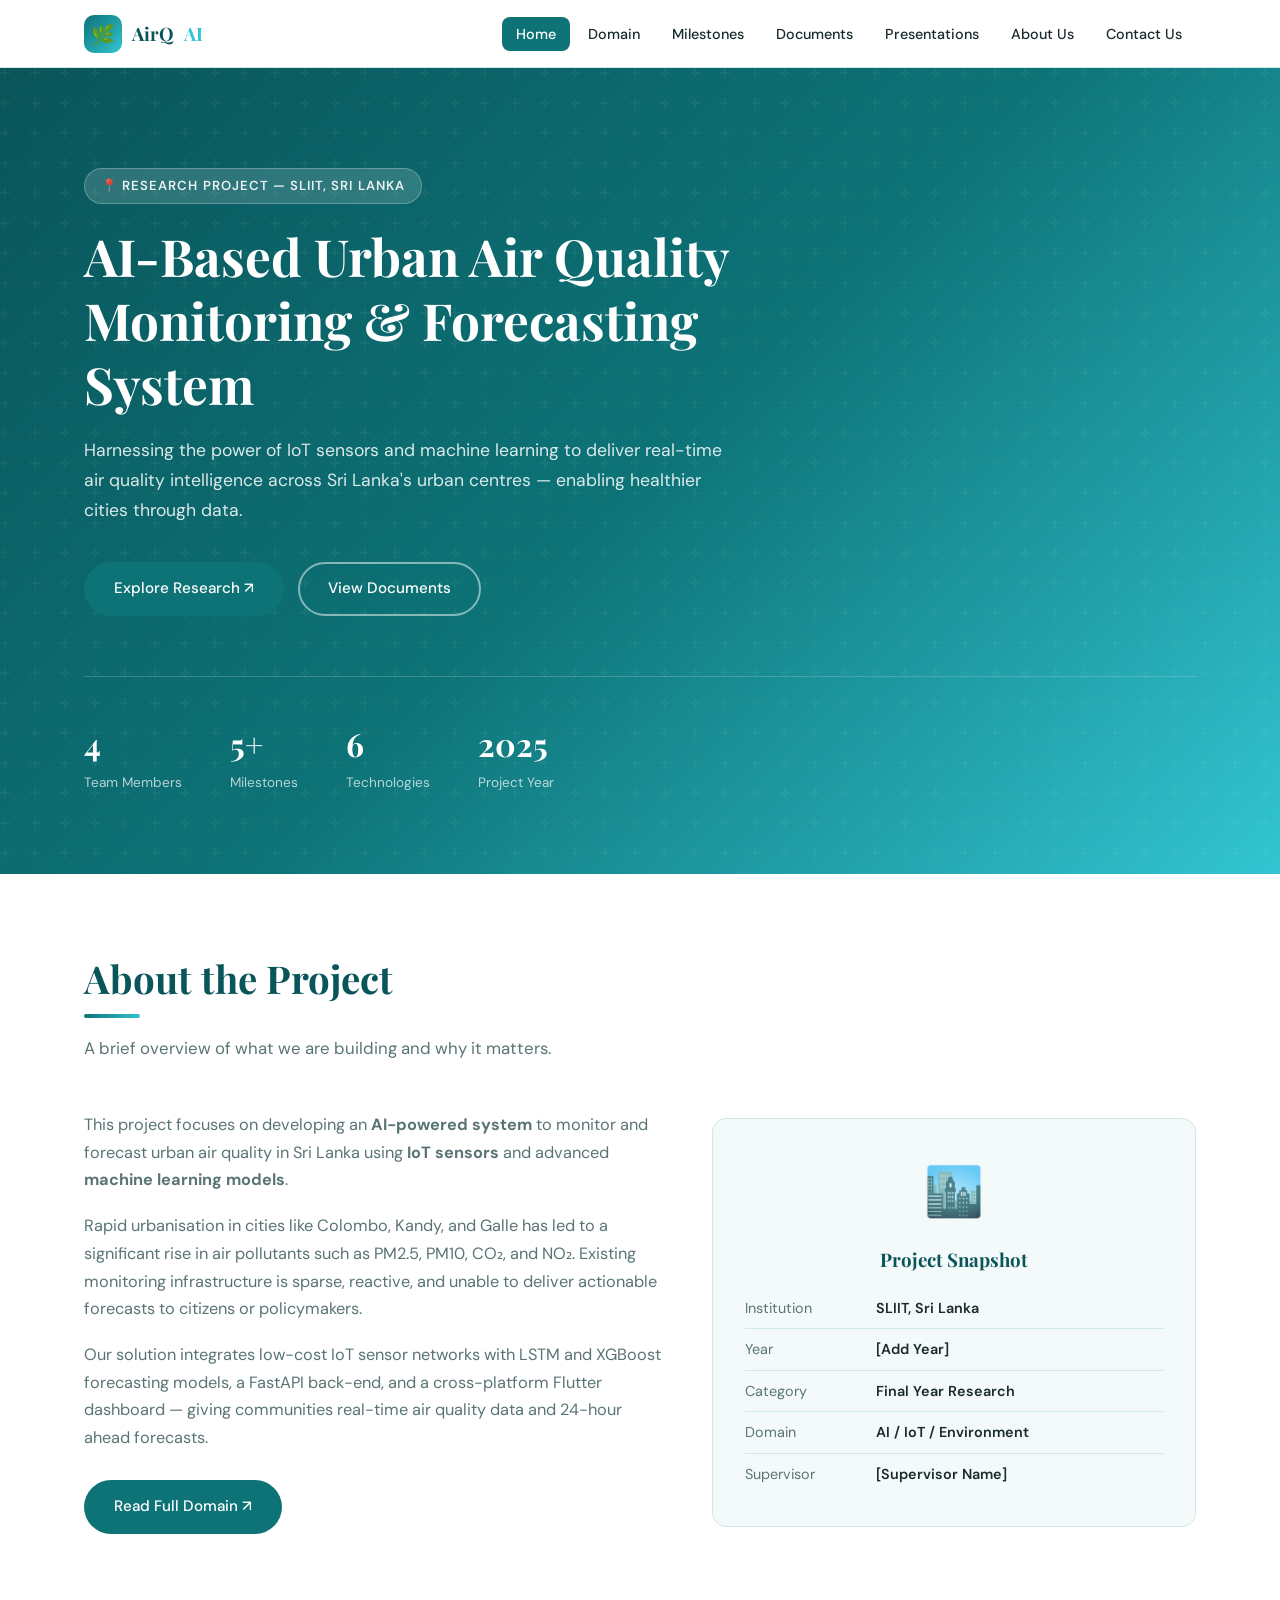
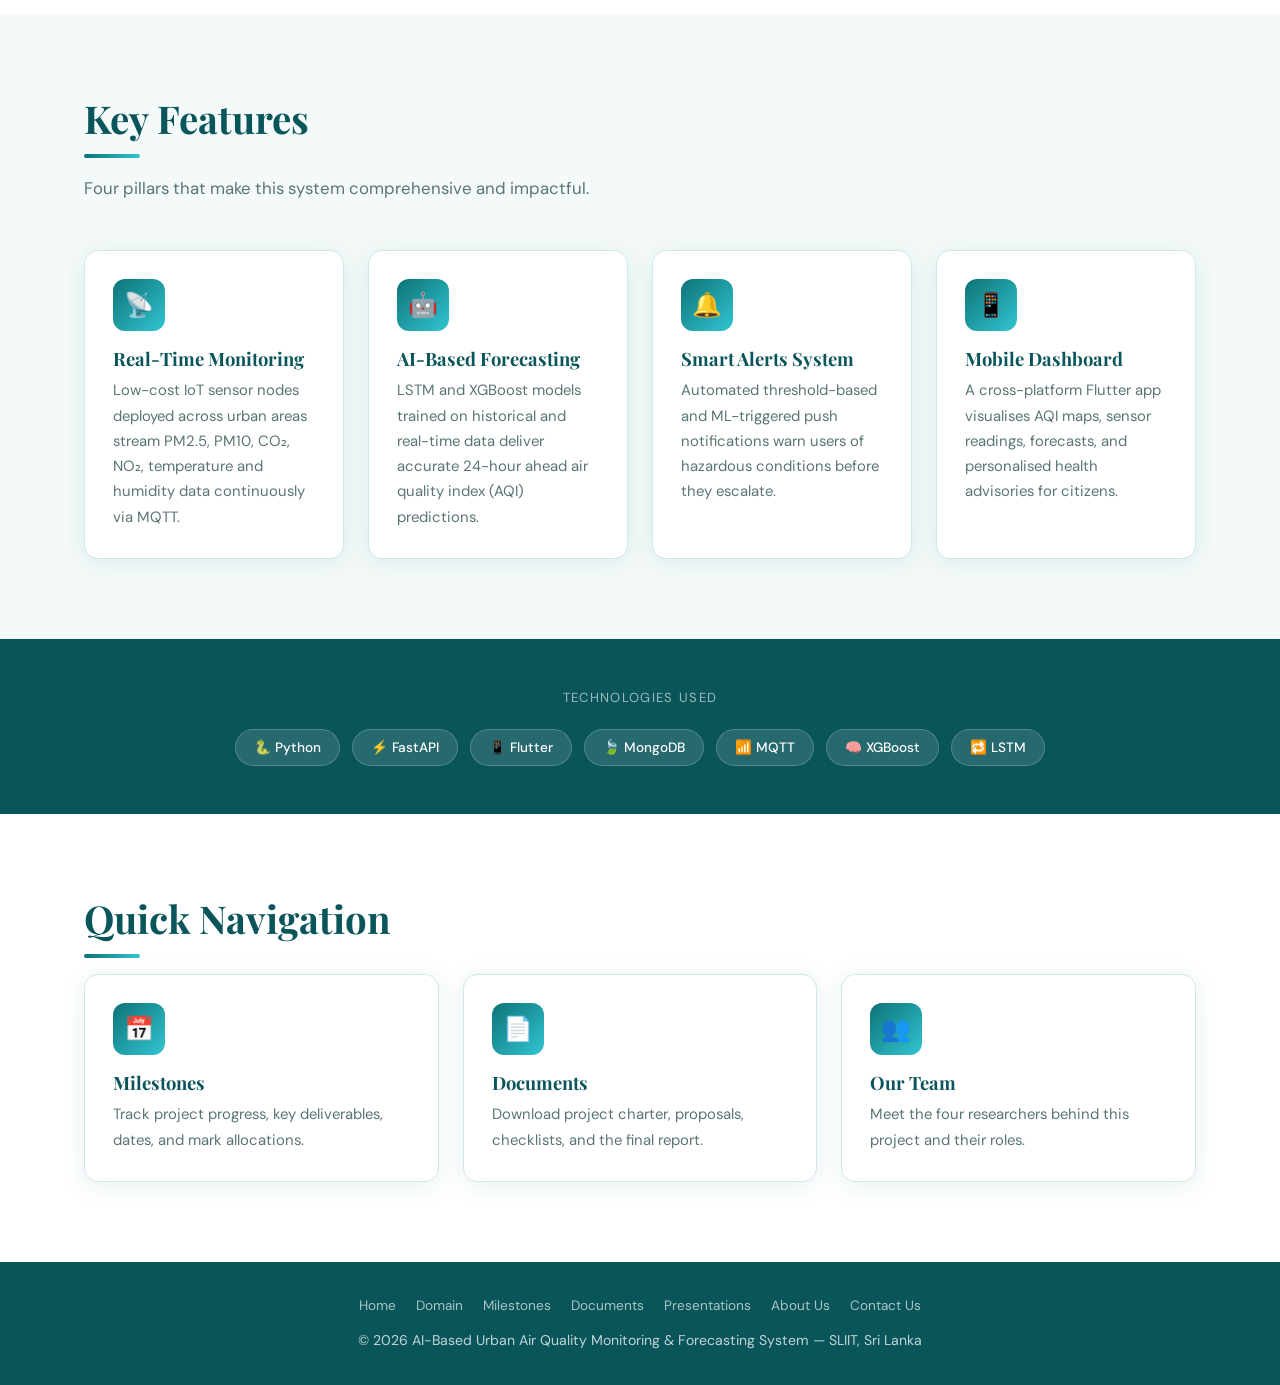
==== index.html @ fd795545 "Files uploaded" ====
<!DOCTYPE html>
<html lang="en">
<head>
  <meta charset="UTF-8" />
  <meta name="viewport" content="width=device-width, initial-scale=1.0" />
  <meta name="description" content="AI-Based Urban Air Quality Monitoring and Forecasting System in Sri Lanka — Research Project Website" />
  <meta name="keywords" content="air quality, AI, IoT, Sri Lanka, machine learning, forecasting, research" />
  <meta name="author" content="Research Team — SLIIT" />
  <meta property="og:title" content="AirQ AI — Urban Air Quality Research" />
  <meta property="og:description" content="AI-powered air quality monitoring and forecasting for Sri Lanka." />
  <title>AirQ AI | Home</title>
  <link rel="stylesheet" href="styles.css" />
  <!-- Favicon SVG inline -->
  <link rel="icon" href="data:image/svg+xml,<svg xmlns='http://www.w3.org/2000/svg' viewBox='0 0 32 32'><rect width='32' height='32' rx='8' fill='%230d7377'/><text y='22' x='6' font-size='18'>🌿</text></svg>" />
</head>
<body>

  <!-- ===== NAVIGATION ===== -->
  <nav class="navbar">
    <div class="container nav-inner">
      <a href="index.html" class="nav-brand">
        <div class="brand-icon">🌿</div>
        AirQ<span>AI</span>
      </a>
      <ul class="nav-links">
        <li><a href="index.html" class="active">Home</a></li>
        <li><a href="domain.html">Domain</a></li>
        <li><a href="milestones.html">Milestones</a></li>
        <li><a href="documents.html">Documents</a></li>
        <li><a href="presentations.html">Presentations</a></li>
        <li><a href="about.html">About Us</a></li>
        <li><a href="contact.html">Contact Us</a></li>
      </ul>
    </div>
  </nav>

  <!-- ===== HERO ===== -->
  <section class="hero">
    <div class="container">
      <div class="hero-content">
        <div class="hero-badge">📍 Research Project — SLIIT, Sri Lanka</div>
        <h1>AI-Based Urban Air Quality Monitoring &amp; Forecasting System</h1>
        <p>
          Harnessing the power of IoT sensors and machine learning to deliver real-time air quality
          intelligence across Sri Lanka's urban centres — enabling healthier cities through data.
        </p>
        <div class="hero-cta">
          <a href="domain.html" class="btn btn-primary">Explore Research ↗</a>
          <a href="documents.html" class="btn btn-outline" style="color:white; border-color:rgba(255,255,255,0.5)">View Documents</a>
        </div>
      </div>
      <div class="hero-stats">
        <div class="stat-item">
          <div class="stat-num">4</div>
          <div class="stat-label">Team Members</div>
        </div>
        <div class="stat-item">
          <div class="stat-num">5+</div>
          <div class="stat-label">Milestones</div>
        </div>
        <div class="stat-item">
          <div class="stat-num">6</div>
          <div class="stat-label">Technologies</div>
        </div>
        <div class="stat-item">
          <div class="stat-num">2025</div>
          <div class="stat-label">Project Year</div>
        </div>
      </div>
    </div>
  </section>

  <!-- ===== ABOUT THE PROJECT ===== -->
  <section class="section" style="background:var(--white)">
    <div class="container">
      <h2 class="section-title">About the Project</h2>
      <div class="divider"></div>
      <p class="section-sub">A brief overview of what we are building and why it matters.</p>
      <div style="display:grid; grid-template-columns:1.2fr 1fr; gap:48px; align-items:center;">
        <div>
          <p style="color:var(--text-muted); font-size:1.02rem; margin-bottom:18px;">
            This project focuses on developing an <strong>AI-powered system</strong> to monitor and forecast
            urban air quality in Sri Lanka using <strong>IoT sensors</strong> and advanced <strong>machine
            learning models</strong>.
          </p>
          <p style="color:var(--text-muted); font-size:1.02rem; margin-bottom:18px;">
            Rapid urbanisation in cities like Colombo, Kandy, and Galle has led to a significant rise in
            air pollutants such as PM2.5, PM10, CO₂, and NO₂. Existing monitoring infrastructure is
            sparse, reactive, and unable to deliver actionable forecasts to citizens or policymakers.
          </p>
          <p style="color:var(--text-muted); font-size:1.02rem; margin-bottom:28px;">
            Our solution integrates low-cost IoT sensor networks with LSTM and XGBoost forecasting
            models, a FastAPI back-end, and a cross-platform Flutter dashboard — giving communities
            real-time air quality data and 24-hour ahead forecasts.
          </p>
          <a href="domain.html" class="btn btn-primary">Read Full Domain ↗</a>
        </div>
        <div style="background:var(--off-white); border-radius:var(--radius); padding:32px; border:1px solid var(--border);">
          <div style="font-size:3rem; text-align:center; margin-bottom:16px;">🏙️</div>
          <h3 style="text-align:center; margin-bottom:16px;">Project Snapshot</h3>
          <table style="width:100%; font-size:0.9rem; border-collapse:collapse;">
            <tr style="border-bottom:1px solid var(--border);">
              <td style="padding:8px 0; color:var(--text-muted);">Institution</td>
              <td style="padding:8px 0; font-weight:600;">SLIIT, Sri Lanka</td>
            </tr>
            <tr style="border-bottom:1px solid var(--border);">
              <td style="padding:8px 0; color:var(--text-muted);">Year</td>
              <td style="padding:8px 0; font-weight:600;">[Add Year]</td>
            </tr>
            <tr style="border-bottom:1px solid var(--border);">
              <td style="padding:8px 0; color:var(--text-muted);">Category</td>
              <td style="padding:8px 0; font-weight:600;">Final Year Research</td>
            </tr>
            <tr style="border-bottom:1px solid var(--border);">
              <td style="padding:8px 0; color:var(--text-muted);">Domain</td>
              <td style="padding:8px 0; font-weight:600;">AI / IoT / Environment</td>
            </tr>
            <tr>
              <td style="padding:8px 0; color:var(--text-muted);">Supervisor</td>
              <td style="padding:8px 0; font-weight:600;">[Supervisor Name]</td>
            </tr>
          </table>
        </div>
      </div>
    </div>
  </section>

  <!-- ===== KEY FEATURES ===== -->
  <section class="section" style="background:var(--off-white)">
    <div class="container">
      <h2 class="section-title">Key Features</h2>
      <div class="divider"></div>
      <p class="section-sub">Four pillars that make this system comprehensive and impactful.</p>
      <div class="feature-grid">
        <div class="card">
          <div class="card-icon">📡</div>
          <h3>Real-Time Monitoring</h3>
          <p>Low-cost IoT sensor nodes deployed across urban areas stream PM2.5, PM10, CO₂, NO₂, temperature and humidity data continuously via MQTT.</p>
        </div>
        <div class="card">
          <div class="card-icon">🤖</div>
          <h3>AI-Based Forecasting</h3>
          <p>LSTM and XGBoost models trained on historical and real-time data deliver accurate 24-hour ahead air quality index (AQI) predictions.</p>
        </div>
        <div class="card">
          <div class="card-icon">🔔</div>
          <h3>Smart Alerts System</h3>
          <p>Automated threshold-based and ML-triggered push notifications warn users of hazardous conditions before they escalate.</p>
        </div>
        <div class="card">
          <div class="card-icon">📱</div>
          <h3>Mobile Dashboard</h3>
          <p>A cross-platform Flutter app visualises AQI maps, sensor readings, forecasts, and personalised health advisories for citizens.</p>
        </div>
      </div>
    </div>
  </section>

  <!-- ===== TECHNOLOGY STRIP ===== -->
  <section class="section-sm" style="background:var(--teal-dark);">
    <div class="container" style="text-align:center;">
      <p style="color:rgba(255,255,255,0.6); font-size:0.82rem; letter-spacing:0.1em; text-transform:uppercase; margin-bottom:20px;">Technologies Used</p>
      <div style="display:flex; flex-wrap:wrap; gap:12px; justify-content:center;">
        <span class="tech-pill" style="background:rgba(255,255,255,0.12); color:white; border:1px solid rgba(255,255,255,0.2);">🐍 Python</span>
        <span class="tech-pill" style="background:rgba(255,255,255,0.12); color:white; border:1px solid rgba(255,255,255,0.2);">⚡ FastAPI</span>
        <span class="tech-pill" style="background:rgba(255,255,255,0.12); color:white; border:1px solid rgba(255,255,255,0.2);">📱 Flutter</span>
        <span class="tech-pill" style="background:rgba(255,255,255,0.12); color:white; border:1px solid rgba(255,255,255,0.2);">🍃 MongoDB</span>
        <span class="tech-pill" style="background:rgba(255,255,255,0.12); color:white; border:1px solid rgba(255,255,255,0.2);">📶 MQTT</span>
        <span class="tech-pill" style="background:rgba(255,255,255,0.12); color:white; border:1px solid rgba(255,255,255,0.2);">🧠 XGBoost</span>
        <span class="tech-pill" style="background:rgba(255,255,255,0.12); color:white; border:1px solid rgba(255,255,255,0.2);">🔁 LSTM</span>
      </div>
    </div>
  </section>

  <!-- ===== QUICK LINKS ===== -->
  <section class="section" style="background:var(--white);">
    <div class="container">
      <h2 class="section-title">Quick Navigation</h2>
      <div class="divider"></div>
      <div class="grid-3">
        <a href="milestones.html" class="card" style="text-decoration:none;">
          <div class="card-icon">📅</div>
          <h3>Milestones</h3>
          <p>Track project progress, key deliverables, dates, and mark allocations.</p>
        </a>
        <a href="documents.html" class="card" style="text-decoration:none;">
          <div class="card-icon">📄</div>
          <h3>Documents</h3>
          <p>Download project charter, proposals, checklists, and the final report.</p>
        </a>
        <a href="about.html" class="card" style="text-decoration:none;">
          <div class="card-icon">👥</div>
          <h3>Our Team</h3>
          <p>Meet the four researchers behind this project and their roles.</p>
        </a>
      </div>
    </div>
  </section>

  <!-- ===== FOOTER ===== -->
  <footer class="footer">
    <div class="footer-links">
      <a href="index.html">Home</a>
      <a href="domain.html">Domain</a>
      <a href="milestones.html">Milestones</a>
      <a href="documents.html">Documents</a>
      <a href="presentations.html">Presentations</a>
      <a href="about.html">About Us</a>
      <a href="contact.html">Contact Us</a>
    </div>
    <p>© <span id="yr"></span> AI-Based Urban Air Quality Monitoring &amp; Forecasting System — SLIIT, Sri Lanka</p>
    <script>document.getElementById('yr').textContent=new Date().getFullYear()</script>
  </footer>

</body>
</html>
---- styles.css ----
/* ============================================================
   AI-Based Urban Air Quality Monitoring — Shared Stylesheet
   Color palette: deep teal + sky blue + clean white
   ============================================================ */

/* ---------- Google Fonts ---------- */
@import url('https://fonts.googleapis.com/css2?family=Playfair+Display:wght@600;700&family=DM+Sans:wght@300;400;500;600&display=swap');

/* ---------- CSS Variables ---------- */
:root {
  --teal:       #0d7377;
  --teal-dark:  #09555a;
  --teal-light: #14a8ad;
  --sky:        #32c5d2;
  --accent:     #f0a500;
  --white:      #ffffff;
  --off-white:  #f4f9f9;
  --text:       #1a2b2c;
  --text-muted: #5a7475;
  --border:     #d0e8ea;
  --card-bg:    #ffffff;
  --shadow:     0 4px 24px rgba(13,115,119,0.10);
  --shadow-lg:  0 8px 40px rgba(13,115,119,0.16);
  --radius:     14px;
  --radius-sm:  8px;
  --nav-h:      68px;
  --transition: 0.3s ease;
}

/* ---------- Reset & Base ---------- */
*, *::before, *::after { box-sizing: border-box; margin: 0; padding: 0; }

html { scroll-behavior: smooth; font-size: 16px; }

body {
  font-family: 'DM Sans', sans-serif;
  color: var(--text);
  background: var(--off-white);
  line-height: 1.7;
}

h1, h2, h3, h4 {
  font-family: 'Playfair Display', serif;
  line-height: 1.25;
  color: var(--teal-dark);
}

a { color: var(--teal); text-decoration: none; transition: color var(--transition); }
a:hover { color: var(--teal-light); }

img { max-width: 100%; display: block; }

ul { list-style: none; }

/* ---------- Utility ---------- */
.container { max-width: 1160px; margin: 0 auto; padding: 0 24px; }
.section    { padding: 80px 0; }
.section-sm { padding: 48px 0; }

.section-title {
  font-size: clamp(1.75rem, 3vw, 2.4rem);
  margin-bottom: 12px;
  color: var(--teal-dark);
}
.section-sub {
  color: var(--text-muted);
  font-size: 1.05rem;
  max-width: 600px;
  margin-bottom: 48px;
}
.divider {
  width: 56px; height: 4px;
  background: linear-gradient(90deg, var(--teal), var(--sky));
  border-radius: 2px;
  margin: 12px 0 16px;
}

/* ---------- Buttons ---------- */
.btn {
  display: inline-flex; align-items: center; gap: 8px;
  padding: 12px 28px;
  border-radius: 50px;
  font-family: 'DM Sans', sans-serif;
  font-size: 0.95rem;
  font-weight: 500;
  cursor: pointer;
  transition: all var(--transition);
  border: 2px solid transparent;
}
.btn-primary {
  background: var(--teal);
  color: var(--white);
}
.btn-primary:hover {
  background: var(--teal-dark);
  color: var(--white);
  transform: translateY(-2px);
  box-shadow: 0 6px 20px rgba(13,115,119,0.30);
}
.btn-outline {
  background: transparent;
  color: var(--teal);
  border-color: var(--teal);
}
.btn-outline:hover {
  background: var(--teal);
  color: var(--white);
  transform: translateY(-2px);
}
.btn-accent {
  background: var(--accent);
  color: var(--white);
}
.btn-accent:hover {
  background: #d4900a;
  color: var(--white);
  transform: translateY(-2px);
}

/* ---------- Navigation ---------- */
.navbar {
  position: sticky;
  top: 0;
  z-index: 1000;
  background: rgba(255,255,255,0.96);
  backdrop-filter: blur(12px);
  border-bottom: 1px solid var(--border);
  height: var(--nav-h);
}
.nav-inner {
  display: flex;
  align-items: center;
  justify-content: space-between;
  height: 100%;
}
.nav-brand {
  display: flex; align-items: center; gap: 10px;
  font-family: 'Playfair Display', serif;
  font-size: 1.15rem;
  font-weight: 700;
  color: var(--teal-dark);
}
.nav-brand span { color: var(--sky); }
.brand-icon {
  width: 38px; height: 38px;
  background: linear-gradient(135deg, var(--teal), var(--sky));
  border-radius: 10px;
  display: flex; align-items: center; justify-content: center;
  color: white;
  font-size: 1.2rem;
}
.nav-links {
  display: flex; align-items: center; gap: 4px;
}
.nav-links a {
  padding: 8px 14px;
  border-radius: 8px;
  font-size: 0.9rem;
  font-weight: 500;
  color: var(--text);
  transition: all var(--transition);
}
.nav-links a:hover,
.nav-links a.active {
  background: var(--teal);
  color: var(--white);
}

/* ---------- Hero ---------- */
.hero {
  background: linear-gradient(135deg, var(--teal-dark) 0%, var(--teal) 50%, var(--sky) 100%);
  color: var(--white);
  padding: 100px 0 80px;
  position: relative;
  overflow: hidden;
}
.hero::before {
  content: '';
  position: absolute; inset: 0;
  background: url("data:image/svg+xml,%3Csvg width='60' height='60' viewBox='0 0 60 60' xmlns='http://www.w3.org/2000/svg'%3E%3Cg fill='none' fill-rule='evenodd'%3E%3Cg fill='%23ffffff' fill-opacity='0.04'%3E%3Cpath d='M36 34v-4h-2v4h-4v2h4v4h2v-4h4v-2h-4zm0-30V0h-2v4h-4v2h4v4h2V6h4V4h-4zM6 34v-4H4v4H0v2h4v4h2v-4h4v-2H6zM6 4V0H4v4H0v2h4v4h2V6h4V4H6z'/%3E%3C/g%3E%3C/g%3E%3C/svg%3E");
}
.hero-content { position: relative; z-index: 1; max-width: 780px; }
.hero-badge {
  display: inline-block;
  background: rgba(255,255,255,0.15);
  color: rgba(255,255,255,0.9);
  font-size: 0.82rem;
  font-weight: 600;
  letter-spacing: 0.08em;
  text-transform: uppercase;
  padding: 6px 16px;
  border-radius: 50px;
  border: 1px solid rgba(255,255,255,0.25);
  margin-bottom: 20px;
}
.hero h1 {
  font-size: clamp(2rem, 4.5vw, 3.2rem);
  color: var(--white);
  margin-bottom: 20px;
}
.hero p {
  font-size: 1.1rem;
  color: rgba(255,255,255,0.85);
  max-width: 640px;
  margin-bottom: 36px;
}
.hero-cta { display: flex; gap: 14px; flex-wrap: wrap; }
.hero-stats {
  display: flex; gap: 48px; margin-top: 60px;
  padding-top: 40px;
  border-top: 1px solid rgba(255,255,255,0.18);
  flex-wrap: wrap;
}
.stat-item { text-align: left; }
.stat-num {
  font-family: 'Playfair Display', serif;
  font-size: 2rem;
  font-weight: 700;
  color: var(--white);
}
.stat-label { font-size: 0.85rem; color: rgba(255,255,255,0.7); }

/* ---------- Cards ---------- */
.card {
  background: var(--card-bg);
  border-radius: var(--radius);
  box-shadow: var(--shadow);
  padding: 28px;
  transition: transform var(--transition), box-shadow var(--transition);
  border: 1px solid var(--border);
}
.card:hover {
  transform: translateY(-4px);
  box-shadow: var(--shadow-lg);
}
.card-icon {
  width: 52px; height: 52px;
  border-radius: 12px;
  display: flex; align-items: center; justify-content: center;
  font-size: 1.5rem;
  margin-bottom: 16px;
  background: linear-gradient(135deg, var(--teal), var(--sky));
  color: white;
}
.card h3 { font-size: 1.15rem; margin-bottom: 8px; }
.card p  { color: var(--text-muted); font-size: 0.93rem; }

.grid-2 { display: grid; grid-template-columns: repeat(auto-fit, minmax(280px, 1fr)); gap: 24px; }
.grid-3 { display: grid; grid-template-columns: repeat(auto-fit, minmax(240px, 1fr)); gap: 24px; }
.grid-4 { display: grid; grid-template-columns: repeat(auto-fit, minmax(200px, 1fr)); gap: 24px; }

/* ---------- Page Hero (inner pages) ---------- */
.page-hero {
  background: linear-gradient(135deg, var(--teal-dark), var(--teal));
  color: white;
  padding: 56px 0 52px;
  text-align: center;
}
.page-hero h1 { color: white; font-size: clamp(1.6rem, 3vw, 2.4rem); margin-bottom: 10px; }
.page-hero p  { color: rgba(255,255,255,0.8); max-width: 600px; margin: 0 auto; }

/* ---------- Domain Page ---------- */
.domain-section {
  background: var(--white);
  border-radius: var(--radius);
  padding: 40px;
  margin-bottom: 28px;
  border: 1px solid var(--border);
  box-shadow: var(--shadow);
}
.domain-section h2 { font-size: 1.5rem; margin-bottom: 10px; }
.domain-section p, .domain-section li { color: var(--text-muted); }
.domain-section ul { margin-top: 12px; }
.domain-section li {
  padding: 6px 0 6px 20px;
  position: relative;
}
.domain-section li::before {
  content: '▸';
  position: absolute; left: 0;
  color: var(--teal);
}

.tech-pills { display: flex; flex-wrap: wrap; gap: 10px; margin-top: 16px; }
.tech-pill {
  background: var(--teal);
  color: white;
  padding: 6px 18px;
  border-radius: 50px;
  font-size: 0.85rem;
  font-weight: 500;
}

.pipeline {
  display: flex; align-items: center; flex-wrap: wrap; gap: 0;
  margin-top: 20px;
}
.pipe-step {
  background: linear-gradient(135deg, var(--teal), var(--sky));
  color: white;
  padding: 10px 20px;
  border-radius: 8px;
  font-size: 0.88rem;
  font-weight: 500;
  white-space: nowrap;
}
.pipe-arrow {
  color: var(--teal);
  font-size: 1.3rem;
  padding: 0 6px;
}

/* ---------- Milestones Timeline ---------- */
.timeline { position: relative; padding-left: 48px; }
.timeline::before {
  content: '';
  position: absolute; left: 16px; top: 0; bottom: 0;
  width: 3px;
  background: linear-gradient(to bottom, var(--teal), var(--sky));
  border-radius: 2px;
}
.timeline-item {
  position: relative;
  margin-bottom: 36px;
}
.timeline-dot {
  position: absolute;
  left: -40px;
  top: 18px;
  width: 18px; height: 18px;
  background: var(--teal);
  border-radius: 50%;
  border: 3px solid var(--white);
  box-shadow: 0 0 0 3px var(--teal);
}
.timeline-card {
  background: var(--white);
  border: 1px solid var(--border);
  border-radius: var(--radius);
  padding: 24px 28px;
  box-shadow: var(--shadow);
  transition: transform var(--transition), box-shadow var(--transition);
}
.timeline-card:hover {
  transform: translateX(4px);
  box-shadow: var(--shadow-lg);
}
.timeline-card h3 { font-size: 1.15rem; margin-bottom: 8px; }
.timeline-meta {
  display: flex; gap: 20px; flex-wrap: wrap;
  margin-top: 12px;
}
.meta-badge {
  background: var(--off-white);
  border: 1px solid var(--border);
  border-radius: 50px;
  padding: 4px 14px;
  font-size: 0.82rem;
  color: var(--text-muted);
  font-weight: 500;
}
.meta-badge.marks { background: var(--teal); color: white; border-color: var(--teal); }

/* ---------- Documents Page ---------- */
.doc-item {
  background: var(--white);
  border: 1px solid var(--border);
  border-radius: var(--radius-sm);
  padding: 18px 24px;
  display: flex; align-items: center; justify-content: space-between;
  gap: 16px;
  margin-bottom: 12px;
  transition: box-shadow var(--transition), transform var(--transition);
}
.doc-item:hover { box-shadow: var(--shadow); transform: translateX(4px); }
.doc-icon { font-size: 1.6rem; flex-shrink: 0; }
.doc-info { flex: 1; }
.doc-info h4 { font-family: 'DM Sans', sans-serif; font-weight: 600; font-size: 0.97rem; margin-bottom: 3px; }
.doc-info span { font-size: 0.82rem; color: var(--text-muted); }

/* ---------- Presentations Page ---------- */
.pres-card {
  background: var(--white);
  border: 1px solid var(--border);
  border-radius: var(--radius);
  overflow: hidden;
  box-shadow: var(--shadow);
  transition: transform var(--transition), box-shadow var(--transition);
}
.pres-card:hover { transform: translateY(-4px); box-shadow: var(--shadow-lg); }
.pres-thumb {
  height: 140px;
  background: linear-gradient(135deg, var(--teal-dark), var(--sky));
  display: flex; align-items: center; justify-content: center;
  font-size: 3rem;
}
.pres-body { padding: 22px; }
.pres-body h3 { font-size: 1.05rem; margin-bottom: 8px; }
.pres-body p  { font-size: 0.88rem; color: var(--text-muted); margin-bottom: 18px; }

/* ---------- About / Team ---------- */
.team-card {
  background: var(--white);
  border: 1px solid var(--border);
  border-radius: var(--radius);
  padding: 32px 24px;
  text-align: center;
  box-shadow: var(--shadow);
  transition: transform var(--transition), box-shadow var(--transition);
}
.team-card:hover { transform: translateY(-4px); box-shadow: var(--shadow-lg); }
.avatar {
  width: 90px; height: 90px;
  background: linear-gradient(135deg, var(--teal), var(--sky));
  border-radius: 50%;
  margin: 0 auto 16px;
  display: flex; align-items: center; justify-content: center;
  font-size: 2rem;
  color: white;
  overflow: hidden;
}
.avatar img { width: 100%; height: 100%; object-fit: cover; }
.team-card h3 { font-size: 1.1rem; margin-bottom: 4px; }
.team-role {
  color: var(--teal);
  font-size: 0.85rem;
  font-weight: 600;
  letter-spacing: 0.04em;
  text-transform: uppercase;
  margin-bottom: 10px;
}
.team-desc { font-size: 0.88rem; color: var(--text-muted); margin-bottom: 14px; }
.team-email { font-size: 0.85rem; color: var(--text-muted); }
.team-email a { color: var(--teal); }

/* ---------- Contact Page ---------- */
.contact-grid {
  display: grid;
  grid-template-columns: 1fr 1.5fr;
  gap: 40px;
  align-items: start;
}
.contact-info-box {
  background: var(--white);
  border: 1px solid var(--border);
  border-radius: var(--radius);
  padding: 36px;
  box-shadow: var(--shadow);
}
.contact-info-box h2 { font-size: 1.5rem; margin-bottom: 8px; }
.contact-detail {
  display: flex; align-items: flex-start; gap: 14px;
  margin-bottom: 22px;
}
.c-icon {
  width: 40px; height: 40px; flex-shrink: 0;
  background: var(--off-white);
  border: 1px solid var(--border);
  border-radius: 10px;
  display: flex; align-items: center; justify-content: center;
  font-size: 1.1rem;
}
.c-label { font-size: 0.8rem; color: var(--text-muted); }
.c-val   { font-weight: 500; }

.contact-form-box {
  background: var(--white);
  border: 1px solid var(--border);
  border-radius: var(--radius);
  padding: 36px;
  box-shadow: var(--shadow);
}
.form-group { margin-bottom: 20px; }
.form-group label {
  display: block;
  font-size: 0.88rem;
  font-weight: 600;
  margin-bottom: 7px;
  color: var(--text);
}
.form-group input,
.form-group textarea {
  width: 100%;
  padding: 12px 16px;
  border: 1.5px solid var(--border);
  border-radius: var(--radius-sm);
  font-family: 'DM Sans', sans-serif;
  font-size: 0.95rem;
  color: var(--text);
  background: var(--off-white);
  transition: border-color var(--transition), box-shadow var(--transition);
  outline: none;
}
.form-group input:focus,
.form-group textarea:focus {
  border-color: var(--teal);
  box-shadow: 0 0 0 3px rgba(13,115,119,0.12);
  background: white;
}
.form-group textarea { min-height: 140px; resize: vertical; }

/* ---------- Footer ---------- */
.footer {
  background: var(--teal-dark);
  color: rgba(255,255,255,0.75);
  text-align: center;
  padding: 32px 24px;
  font-size: 0.88rem;
}
.footer a { color: var(--sky); }
.footer-links {
  display: flex; justify-content: center; gap: 20px;
  flex-wrap: wrap;
  margin-bottom: 12px;
}
.footer-links a { color: rgba(255,255,255,0.65); font-size: 0.85rem; }
.footer-links a:hover { color: var(--white); }

/* ---------- Breadcrumb ---------- */
.breadcrumb {
  font-size: 0.82rem;
  color: rgba(255,255,255,0.6);
  margin-top: 8px;
}
.breadcrumb a { color: rgba(255,255,255,0.8); }
.breadcrumb span { color: rgba(255,255,255,0.5); margin: 0 6px; }

/* ---------- Feature cards on home ---------- */
.feature-grid { display: grid; grid-template-columns: repeat(auto-fit, minmax(230px, 1fr)); gap: 24px; }

/* ---------- Alerts & Tags ---------- */
.tag {
  display: inline-block;
  padding: 3px 12px;
  background: var(--off-white);
  border: 1px solid var(--border);
  border-radius: 50px;
  font-size: 0.78rem;
  color: var(--text-muted);
  font-weight: 500;
}

/* ---------- Supervisor section ---------- */
.supervisor-card {
  background: linear-gradient(135deg, var(--teal-dark), var(--teal));
  color: white;
  border-radius: var(--radius);
  padding: 32px;
  display: flex; align-items: center; gap: 24px;
  margin-bottom: 48px;
  flex-wrap: wrap;
}
.supervisor-card .avatar { background: rgba(255,255,255,0.2); }
.supervisor-card h3, .supervisor-card p { color: white; }
.supervisor-card p { opacity: 0.8; }

/* ---------- Animations ---------- */
@keyframes fadeInUp {
  from { opacity: 0; transform: translateY(20px); }
  to   { opacity: 1; transform: translateY(0); }
}
.hero-content { animation: fadeInUp 0.7s ease both; }
.hero-stats   { animation: fadeInUp 0.7s 0.3s ease both; }

/* ---------- Responsive ---------- */
@media (max-width: 768px) {
  .nav-links { display: none; }
  .hero { padding: 64px 0 48px; }
  .hero-stats { gap: 28px; }
  .contact-grid { grid-template-columns: 1fr; }
  .domain-section { padding: 24px; }
  .timeline { padding-left: 32px; }
  .section { padding: 52px 0; }
  .pipeline { gap: 4px; }
}

/* Print-friendly */
@media print {
  .navbar, .footer { display: none; }
}
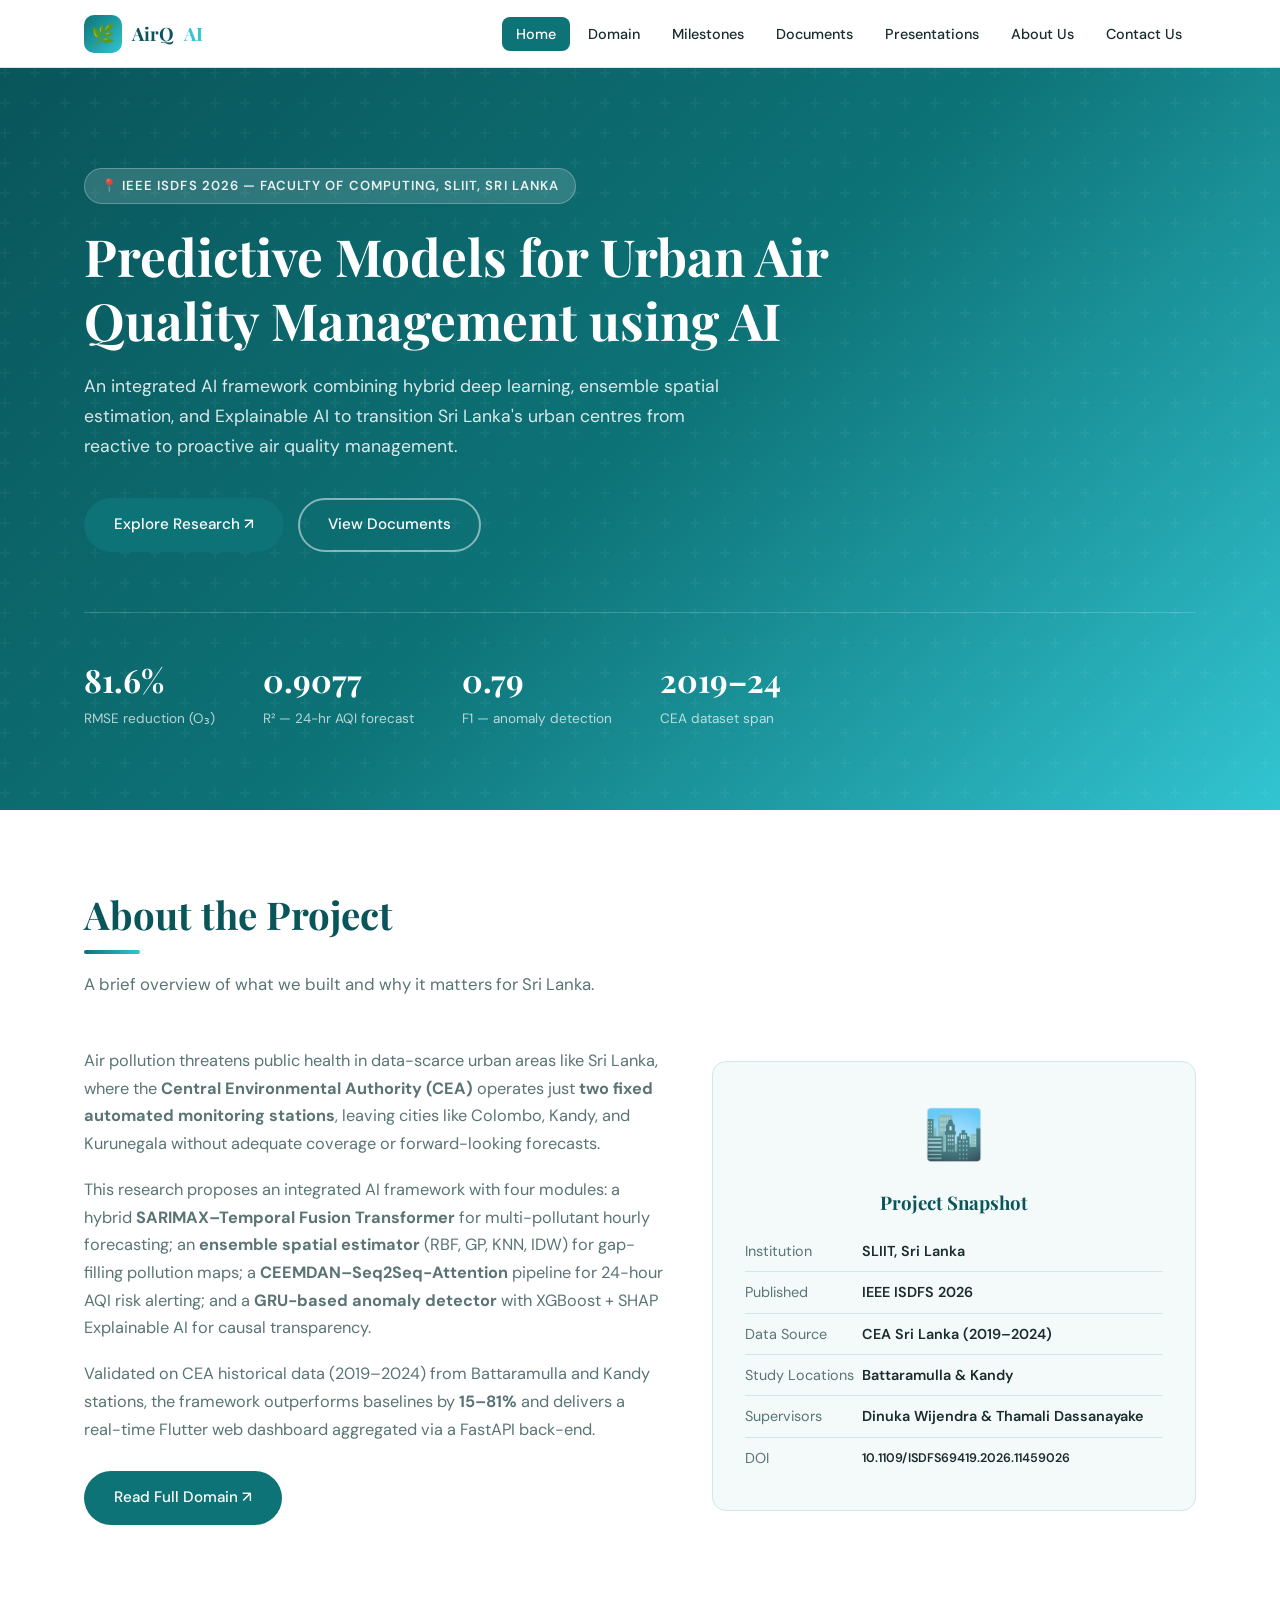
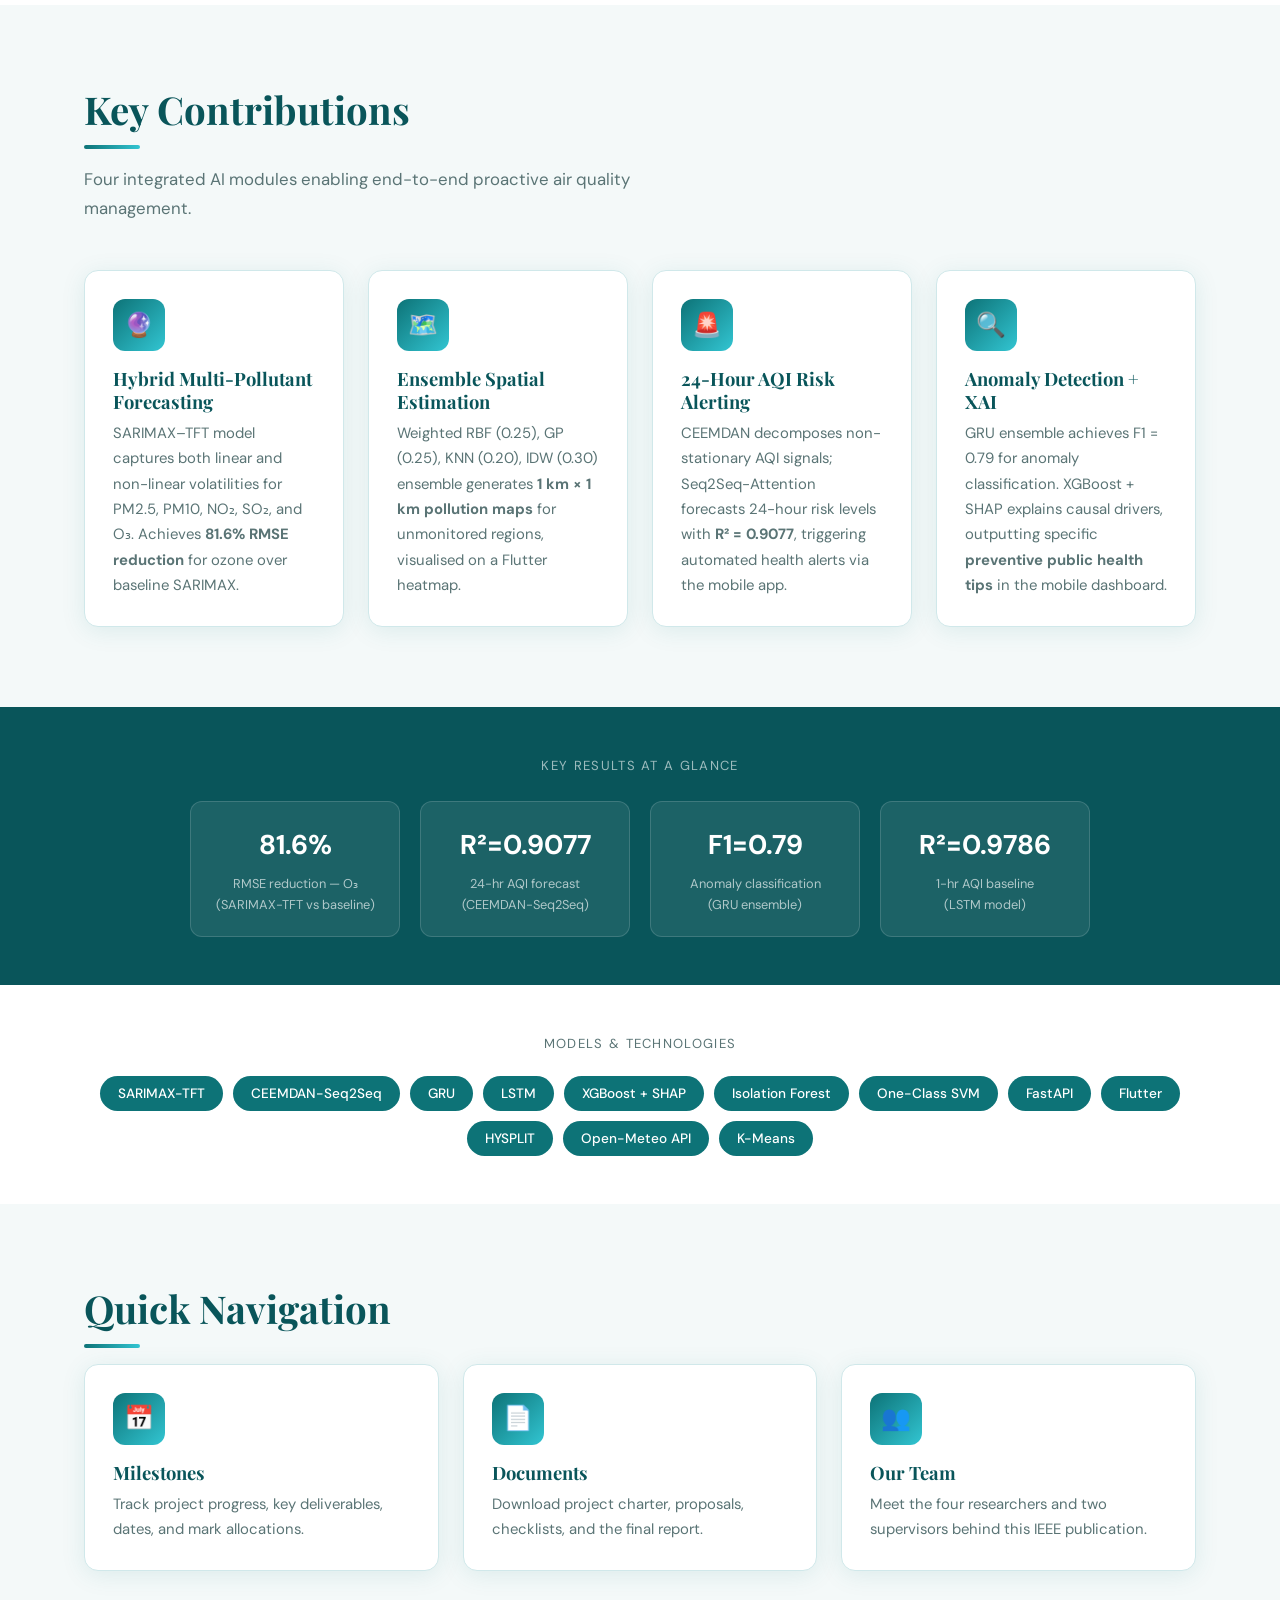
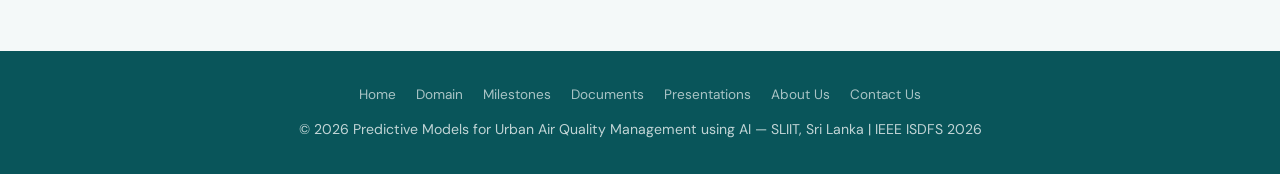
==== commit 19acaf4b: "Add the details" ====
--- a/index.html
+++ b/index.html
@@ -3,19 +3,15 @@
 <head>
   <meta charset="UTF-8" />
   <meta name="viewport" content="width=device-width, initial-scale=1.0" />
-  <meta name="description" content="AI-Based Urban Air Quality Monitoring and Forecasting System in Sri Lanka — Research Project Website" />
-  <meta name="keywords" content="air quality, AI, IoT, Sri Lanka, machine learning, forecasting, research" />
-  <meta name="author" content="Research Team — SLIIT" />
-  <meta property="og:title" content="AirQ AI — Urban Air Quality Research" />
-  <meta property="og:description" content="AI-powered air quality monitoring and forecasting for Sri Lanka." />
+  <meta name="description" content="Predictive Models for Urban Air Quality Management using AI — Research Project Website, SLIIT Sri Lanka, IEEE ISDFS 2026" />
+  <meta name="keywords" content="air quality, AI, Sri Lanka, SARIMAX, TFT, GRU, LSTM, CEA, CEEMDAN, XAI, research" />
+  <meta name="author" content="Dulara Liyanage, Nimasha Fernando, Nimasha Vithanage, Imasha Wijewardane — SLIIT" />
   <title>AirQ AI | Home</title>
   <link rel="stylesheet" href="styles.css" />
-  <!-- Favicon SVG inline -->
   <link rel="icon" href="data:image/svg+xml,<svg xmlns='http://www.w3.org/2000/svg' viewBox='0 0 32 32'><rect width='32' height='32' rx='8' fill='%230d7377'/><text y='22' x='6' font-size='18'>🌿</text></svg>" />
 </head>
 <body>
 
-  <!-- ===== NAVIGATION ===== -->
   <nav class="navbar">
     <div class="container nav-inner">
       <a href="index.html" class="nav-brand">
@@ -34,90 +30,98 @@
     </div>
   </nav>
 
-  <!-- ===== HERO ===== -->
+  <!-- HERO -->
   <section class="hero">
     <div class="container">
       <div class="hero-content">
-        <div class="hero-badge">📍 Research Project — SLIIT, Sri Lanka</div>
-        <h1>AI-Based Urban Air Quality Monitoring &amp; Forecasting System</h1>
+        <div class="hero-badge">📍 IEEE ISDFS 2026 — Faculty of Computing, SLIIT, Sri Lanka</div>
+        <h1>Predictive Models for Urban Air Quality Management using AI</h1>
         <p>
-          Harnessing the power of IoT sensors and machine learning to deliver real-time air quality
-          intelligence across Sri Lanka's urban centres — enabling healthier cities through data.
+          An integrated AI framework combining hybrid deep learning, ensemble spatial estimation, and
+          Explainable AI to transition Sri Lanka's urban centres from reactive to proactive air quality management.
         </p>
         <div class="hero-cta">
           <a href="domain.html" class="btn btn-primary">Explore Research ↗</a>
-          <a href="documents.html" class="btn btn-outline" style="color:white; border-color:rgba(255,255,255,0.5)">View Documents</a>
+          <a href="documents.html" class="btn btn-outline" style="color:white;border-color:rgba(255,255,255,0.5)">View Documents</a>
         </div>
       </div>
       <div class="hero-stats">
         <div class="stat-item">
-          <div class="stat-num">4</div>
-          <div class="stat-label">Team Members</div>
-        </div>
-        <div class="stat-item">
-          <div class="stat-num">5+</div>
-          <div class="stat-label">Milestones</div>
-        </div>
-        <div class="stat-item">
-          <div class="stat-num">6</div>
-          <div class="stat-label">Technologies</div>
-        </div>
-        <div class="stat-item">
-          <div class="stat-num">2025</div>
-          <div class="stat-label">Project Year</div>
-        </div>
-      </div>
-    </div>
-  </section>
-
-  <!-- ===== ABOUT THE PROJECT ===== -->
+          <div class="stat-num">81.6%</div>
+          <div class="stat-label">RMSE reduction (O₃)</div>
+        </div>
+        <div class="stat-item">
+          <div class="stat-num">0.9077</div>
+          <div class="stat-label">R² — 24-hr AQI forecast</div>
+        </div>
+        <div class="stat-item">
+          <div class="stat-num">0.79</div>
+          <div class="stat-label">F1 — anomaly detection</div>
+        </div>
+        <div class="stat-item">
+          <div class="stat-num">2019–24</div>
+          <div class="stat-label">CEA dataset span</div>
+        </div>
+      </div>
+    </div>
+  </section>
+
+  <!-- ABOUT -->
   <section class="section" style="background:var(--white)">
     <div class="container">
       <h2 class="section-title">About the Project</h2>
       <div class="divider"></div>
-      <p class="section-sub">A brief overview of what we are building and why it matters.</p>
-      <div style="display:grid; grid-template-columns:1.2fr 1fr; gap:48px; align-items:center;">
+      <p class="section-sub">A brief overview of what we built and why it matters for Sri Lanka.</p>
+      <div style="display:grid;grid-template-columns:1.2fr 1fr;gap:48px;align-items:center;">
         <div>
-          <p style="color:var(--text-muted); font-size:1.02rem; margin-bottom:18px;">
-            This project focuses on developing an <strong>AI-powered system</strong> to monitor and forecast
-            urban air quality in Sri Lanka using <strong>IoT sensors</strong> and advanced <strong>machine
-            learning models</strong>.
+          <p style="color:var(--text-muted);font-size:1.02rem;margin-bottom:18px;">
+            Air pollution threatens public health in data-scarce urban areas like Sri Lanka, where the
+            <strong>Central Environmental Authority (CEA)</strong> operates just <strong>two fixed automated
+            monitoring stations</strong>, leaving cities like Colombo, Kandy, and Kurunegala without
+            adequate coverage or forward-looking forecasts.
           </p>
-          <p style="color:var(--text-muted); font-size:1.02rem; margin-bottom:18px;">
-            Rapid urbanisation in cities like Colombo, Kandy, and Galle has led to a significant rise in
-            air pollutants such as PM2.5, PM10, CO₂, and NO₂. Existing monitoring infrastructure is
-            sparse, reactive, and unable to deliver actionable forecasts to citizens or policymakers.
+          <p style="color:var(--text-muted);font-size:1.02rem;margin-bottom:18px;">
+            This research proposes an integrated AI framework with four modules:
+            a hybrid <strong>SARIMAX–Temporal Fusion Transformer</strong> for multi-pollutant hourly
+            forecasting; an <strong>ensemble spatial estimator</strong> (RBF, GP, KNN, IDW) for
+            gap-filling pollution maps; a <strong>CEEMDAN–Seq2Seq-Attention</strong> pipeline for
+            24-hour AQI risk alerting; and a <strong>GRU-based anomaly detector</strong> with XGBoost
+            + SHAP Explainable AI for causal transparency.
           </p>
-          <p style="color:var(--text-muted); font-size:1.02rem; margin-bottom:28px;">
-            Our solution integrates low-cost IoT sensor networks with LSTM and XGBoost forecasting
-            models, a FastAPI back-end, and a cross-platform Flutter dashboard — giving communities
-            real-time air quality data and 24-hour ahead forecasts.
+          <p style="color:var(--text-muted);font-size:1.02rem;margin-bottom:28px;">
+            Validated on CEA historical data (2019–2024) from Battaramulla and Kandy stations, the
+            framework outperforms baselines by <strong>15–81%</strong> and delivers a real-time
+            Flutter web dashboard aggregated via a FastAPI back-end.
           </p>
           <a href="domain.html" class="btn btn-primary">Read Full Domain ↗</a>
         </div>
-        <div style="background:var(--off-white); border-radius:var(--radius); padding:32px; border:1px solid var(--border);">
-          <div style="font-size:3rem; text-align:center; margin-bottom:16px;">🏙️</div>
-          <h3 style="text-align:center; margin-bottom:16px;">Project Snapshot</h3>
-          <table style="width:100%; font-size:0.9rem; border-collapse:collapse;">
-            <tr style="border-bottom:1px solid var(--border);">
-              <td style="padding:8px 0; color:var(--text-muted);">Institution</td>
-              <td style="padding:8px 0; font-weight:600;">SLIIT, Sri Lanka</td>
-            </tr>
-            <tr style="border-bottom:1px solid var(--border);">
-              <td style="padding:8px 0; color:var(--text-muted);">Year</td>
-              <td style="padding:8px 0; font-weight:600;">[Add Year]</td>
-            </tr>
-            <tr style="border-bottom:1px solid var(--border);">
-              <td style="padding:8px 0; color:var(--text-muted);">Category</td>
-              <td style="padding:8px 0; font-weight:600;">Final Year Research</td>
-            </tr>
-            <tr style="border-bottom:1px solid var(--border);">
-              <td style="padding:8px 0; color:var(--text-muted);">Domain</td>
-              <td style="padding:8px 0; font-weight:600;">AI / IoT / Environment</td>
+        <div style="background:var(--off-white);border-radius:var(--radius);padding:32px;border:1px solid var(--border);">
+          <div style="font-size:3rem;text-align:center;margin-bottom:16px;">🏙️</div>
+          <h3 style="text-align:center;margin-bottom:16px;">Project Snapshot</h3>
+          <table style="width:100%;font-size:0.9rem;border-collapse:collapse;">
+            <tr style="border-bottom:1px solid var(--border);">
+              <td style="padding:8px 0;color:var(--text-muted);">Institution</td>
+              <td style="padding:8px 0;font-weight:600;">SLIIT, Sri Lanka</td>
+            </tr>
+            <tr style="border-bottom:1px solid var(--border);">
+              <td style="padding:8px 0;color:var(--text-muted);">Published</td>
+              <td style="padding:8px 0;font-weight:600;">IEEE ISDFS 2026</td>
+            </tr>
+            <tr style="border-bottom:1px solid var(--border);">
+              <td style="padding:8px 0;color:var(--text-muted);">Data Source</td>
+              <td style="padding:8px 0;font-weight:600;">CEA Sri Lanka (2019–2024)</td>
+            </tr>
+            <tr style="border-bottom:1px solid var(--border);">
+              <td style="padding:8px 0;color:var(--text-muted);">Study Locations</td>
+              <td style="padding:8px 0;font-weight:600;">Battaramulla &amp; Kandy</td>
+            </tr>
+            <tr style="border-bottom:1px solid var(--border);">
+              <td style="padding:8px 0;color:var(--text-muted);">Supervisors</td>
+              <td style="padding:8px 0;font-weight:600;">Dinuka Wijendra &amp; Thamali Dassanayake</td>
             </tr>
             <tr>
-              <td style="padding:8px 0; color:var(--text-muted);">Supervisor</td>
-              <td style="padding:8px 0; font-weight:600;">[Supervisor Name]</td>
+              <td style="padding:8px 0;color:var(--text-muted);">DOI</td>
+              <td style="padding:8px 0;font-weight:600;font-size:0.78rem;">10.1109/ISDFS69419.2026.11459026</td>
             </tr>
           </table>
         </div>
@@ -125,55 +129,85 @@
     </div>
   </section>
 
-  <!-- ===== KEY FEATURES ===== -->
+  <!-- KEY CONTRIBUTIONS -->
   <section class="section" style="background:var(--off-white)">
     <div class="container">
-      <h2 class="section-title">Key Features</h2>
+      <h2 class="section-title">Key Contributions</h2>
       <div class="divider"></div>
-      <p class="section-sub">Four pillars that make this system comprehensive and impactful.</p>
+      <p class="section-sub">Four integrated AI modules enabling end-to-end proactive air quality management.</p>
       <div class="feature-grid">
         <div class="card">
-          <div class="card-icon">📡</div>
-          <h3>Real-Time Monitoring</h3>
-          <p>Low-cost IoT sensor nodes deployed across urban areas stream PM2.5, PM10, CO₂, NO₂, temperature and humidity data continuously via MQTT.</p>
-        </div>
-        <div class="card">
-          <div class="card-icon">🤖</div>
-          <h3>AI-Based Forecasting</h3>
-          <p>LSTM and XGBoost models trained on historical and real-time data deliver accurate 24-hour ahead air quality index (AQI) predictions.</p>
-        </div>
-        <div class="card">
-          <div class="card-icon">🔔</div>
-          <h3>Smart Alerts System</h3>
-          <p>Automated threshold-based and ML-triggered push notifications warn users of hazardous conditions before they escalate.</p>
-        </div>
-        <div class="card">
-          <div class="card-icon">📱</div>
-          <h3>Mobile Dashboard</h3>
-          <p>A cross-platform Flutter app visualises AQI maps, sensor readings, forecasts, and personalised health advisories for citizens.</p>
-        </div>
-      </div>
-    </div>
-  </section>
-
-  <!-- ===== TECHNOLOGY STRIP ===== -->
+          <div class="card-icon">🔮</div>
+          <h3>Hybrid Multi-Pollutant Forecasting</h3>
+          <p>SARIMAX–TFT model captures both linear and non-linear volatilities for PM2.5, PM10, NO₂, SO₂, and O₃. Achieves <strong>81.6% RMSE reduction</strong> for ozone over baseline SARIMAX.</p>
+        </div>
+        <div class="card">
+          <div class="card-icon">🗺️</div>
+          <h3>Ensemble Spatial Estimation</h3>
+          <p>Weighted RBF (0.25), GP (0.25), KNN (0.20), IDW (0.30) ensemble generates <strong>1 km × 1 km pollution maps</strong> for unmonitored regions, visualised on a Flutter heatmap.</p>
+        </div>
+        <div class="card">
+          <div class="card-icon">🚨</div>
+          <h3>24-Hour AQI Risk Alerting</h3>
+          <p>CEEMDAN decomposes non-stationary AQI signals; Seq2Seq-Attention forecasts 24-hour risk levels with <strong>R² = 0.9077</strong>, triggering automated health alerts via the mobile app.</p>
+        </div>
+        <div class="card">
+          <div class="card-icon">🔍</div>
+          <h3>Anomaly Detection + XAI</h3>
+          <p>GRU ensemble achieves F1 = 0.79 for anomaly classification. XGBoost + SHAP explains causal drivers, outputting specific <strong>preventive public health tips</strong> in the mobile dashboard.</p>
+        </div>
+      </div>
+    </div>
+  </section>
+
+  <!-- RESULTS STRIP -->
   <section class="section-sm" style="background:var(--teal-dark);">
     <div class="container" style="text-align:center;">
-      <p style="color:rgba(255,255,255,0.6); font-size:0.82rem; letter-spacing:0.1em; text-transform:uppercase; margin-bottom:20px;">Technologies Used</p>
-      <div style="display:flex; flex-wrap:wrap; gap:12px; justify-content:center;">
-        <span class="tech-pill" style="background:rgba(255,255,255,0.12); color:white; border:1px solid rgba(255,255,255,0.2);">🐍 Python</span>
-        <span class="tech-pill" style="background:rgba(255,255,255,0.12); color:white; border:1px solid rgba(255,255,255,0.2);">⚡ FastAPI</span>
-        <span class="tech-pill" style="background:rgba(255,255,255,0.12); color:white; border:1px solid rgba(255,255,255,0.2);">📱 Flutter</span>
-        <span class="tech-pill" style="background:rgba(255,255,255,0.12); color:white; border:1px solid rgba(255,255,255,0.2);">🍃 MongoDB</span>
-        <span class="tech-pill" style="background:rgba(255,255,255,0.12); color:white; border:1px solid rgba(255,255,255,0.2);">📶 MQTT</span>
-        <span class="tech-pill" style="background:rgba(255,255,255,0.12); color:white; border:1px solid rgba(255,255,255,0.2);">🧠 XGBoost</span>
-        <span class="tech-pill" style="background:rgba(255,255,255,0.12); color:white; border:1px solid rgba(255,255,255,0.2);">🔁 LSTM</span>
-      </div>
-    </div>
-  </section>
-
-  <!-- ===== QUICK LINKS ===== -->
-  <section class="section" style="background:var(--white);">
+      <p style="color:rgba(255,255,255,0.6);font-size:0.82rem;letter-spacing:0.1em;text-transform:uppercase;margin-bottom:24px;">Key Results at a Glance</p>
+      <div style="display:grid;grid-template-columns:repeat(auto-fit,minmax(180px,1fr));gap:20px;max-width:900px;margin:0 auto;">
+        <div style="background:rgba(255,255,255,0.08);border:1px solid rgba(255,255,255,0.15);border-radius:12px;padding:20px;">
+          <div style="font-size:1.7rem;font-weight:700;color:white;">81.6%</div>
+          <div style="font-size:0.8rem;color:rgba(255,255,255,0.65);margin-top:4px;">RMSE reduction — O₃<br/>(SARIMAX-TFT vs baseline)</div>
+        </div>
+        <div style="background:rgba(255,255,255,0.08);border:1px solid rgba(255,255,255,0.15);border-radius:12px;padding:20px;">
+          <div style="font-size:1.7rem;font-weight:700;color:white;">R²=0.9077</div>
+          <div style="font-size:0.8rem;color:rgba(255,255,255,0.65);margin-top:4px;">24-hr AQI forecast<br/>(CEEMDAN-Seq2Seq)</div>
+        </div>
+        <div style="background:rgba(255,255,255,0.08);border:1px solid rgba(255,255,255,0.15);border-radius:12px;padding:20px;">
+          <div style="font-size:1.7rem;font-weight:700;color:white;">F1=0.79</div>
+          <div style="font-size:0.8rem;color:rgba(255,255,255,0.65);margin-top:4px;">Anomaly classification<br/>(GRU ensemble)</div>
+        </div>
+        <div style="background:rgba(255,255,255,0.08);border:1px solid rgba(255,255,255,0.15);border-radius:12px;padding:20px;">
+          <div style="font-size:1.7rem;font-weight:700;color:white;">R²=0.9786</div>
+          <div style="font-size:0.8rem;color:rgba(255,255,255,0.65);margin-top:4px;">1-hr AQI baseline<br/>(LSTM model)</div>
+        </div>
+      </div>
+    </div>
+  </section>
+
+  <!-- TECH STRIP -->
+  <section class="section-sm" style="background:var(--white);">
+    <div class="container" style="text-align:center;">
+      <p style="color:var(--text-muted);font-size:0.82rem;letter-spacing:0.1em;text-transform:uppercase;margin-bottom:20px;">Models &amp; Technologies</p>
+      <div style="display:flex;flex-wrap:wrap;gap:10px;justify-content:center;">
+        <span class="tech-pill">SARIMAX-TFT</span>
+        <span class="tech-pill">CEEMDAN-Seq2Seq</span>
+        <span class="tech-pill">GRU</span>
+        <span class="tech-pill">LSTM</span>
+        <span class="tech-pill">XGBoost + SHAP</span>
+        <span class="tech-pill">Isolation Forest</span>
+        <span class="tech-pill">One-Class SVM</span>
+        <span class="tech-pill">FastAPI</span>
+        <span class="tech-pill">Flutter</span>
+        <span class="tech-pill">HYSPLIT</span>
+        <span class="tech-pill">Open-Meteo API</span>
+        <span class="tech-pill">K-Means</span>
+      </div>
+    </div>
+  </section>
+
+  <!-- QUICK LINKS -->
+  <section class="section" style="background:var(--off-white);">
     <div class="container">
       <h2 class="section-title">Quick Navigation</h2>
       <div class="divider"></div>
@@ -191,25 +225,19 @@
         <a href="about.html" class="card" style="text-decoration:none;">
           <div class="card-icon">👥</div>
           <h3>Our Team</h3>
-          <p>Meet the four researchers behind this project and their roles.</p>
+          <p>Meet the four researchers and two supervisors behind this IEEE publication.</p>
         </a>
       </div>
     </div>
   </section>
 
-  <!-- ===== FOOTER ===== -->
   <footer class="footer">
     <div class="footer-links">
-      <a href="index.html">Home</a>
-      <a href="domain.html">Domain</a>
-      <a href="milestones.html">Milestones</a>
-      <a href="documents.html">Documents</a>
-      <a href="presentations.html">Presentations</a>
-      <a href="about.html">About Us</a>
-      <a href="contact.html">Contact Us</a>
-    </div>
-    <p>© <span id="yr"></span> AI-Based Urban Air Quality Monitoring &amp; Forecasting System — SLIIT, Sri Lanka</p>
-    <script>document.getElementById('yr').textContent=new Date().getFullYear()</script>
+      <a href="index.html">Home</a><a href="domain.html">Domain</a><a href="milestones.html">Milestones</a>
+      <a href="documents.html">Documents</a><a href="presentations.html">Presentations</a>
+      <a href="about.html">About Us</a><a href="contact.html">Contact Us</a>
+    </div>
+    <p>© 2026 Predictive Models for Urban Air Quality Management using AI — SLIIT, Sri Lanka | IEEE ISDFS 2026</p>
   </footer>
 
 </body>
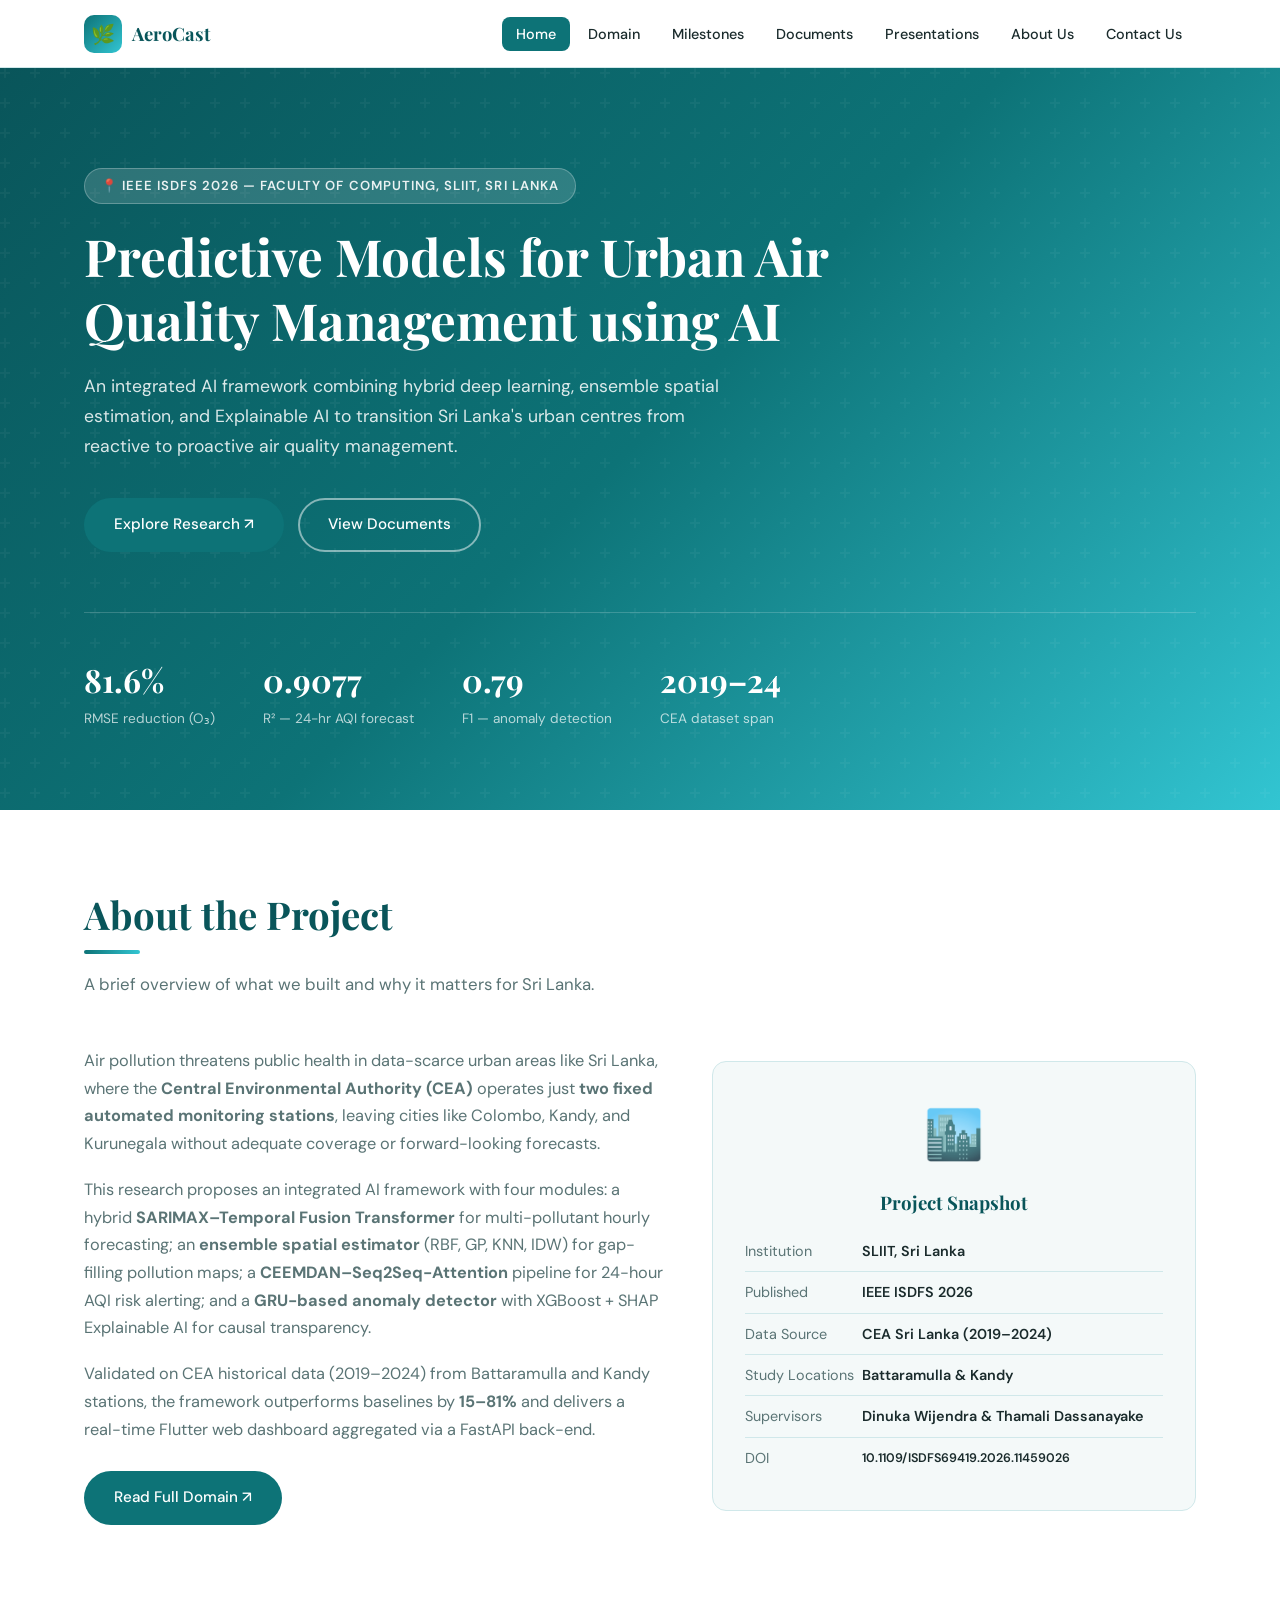
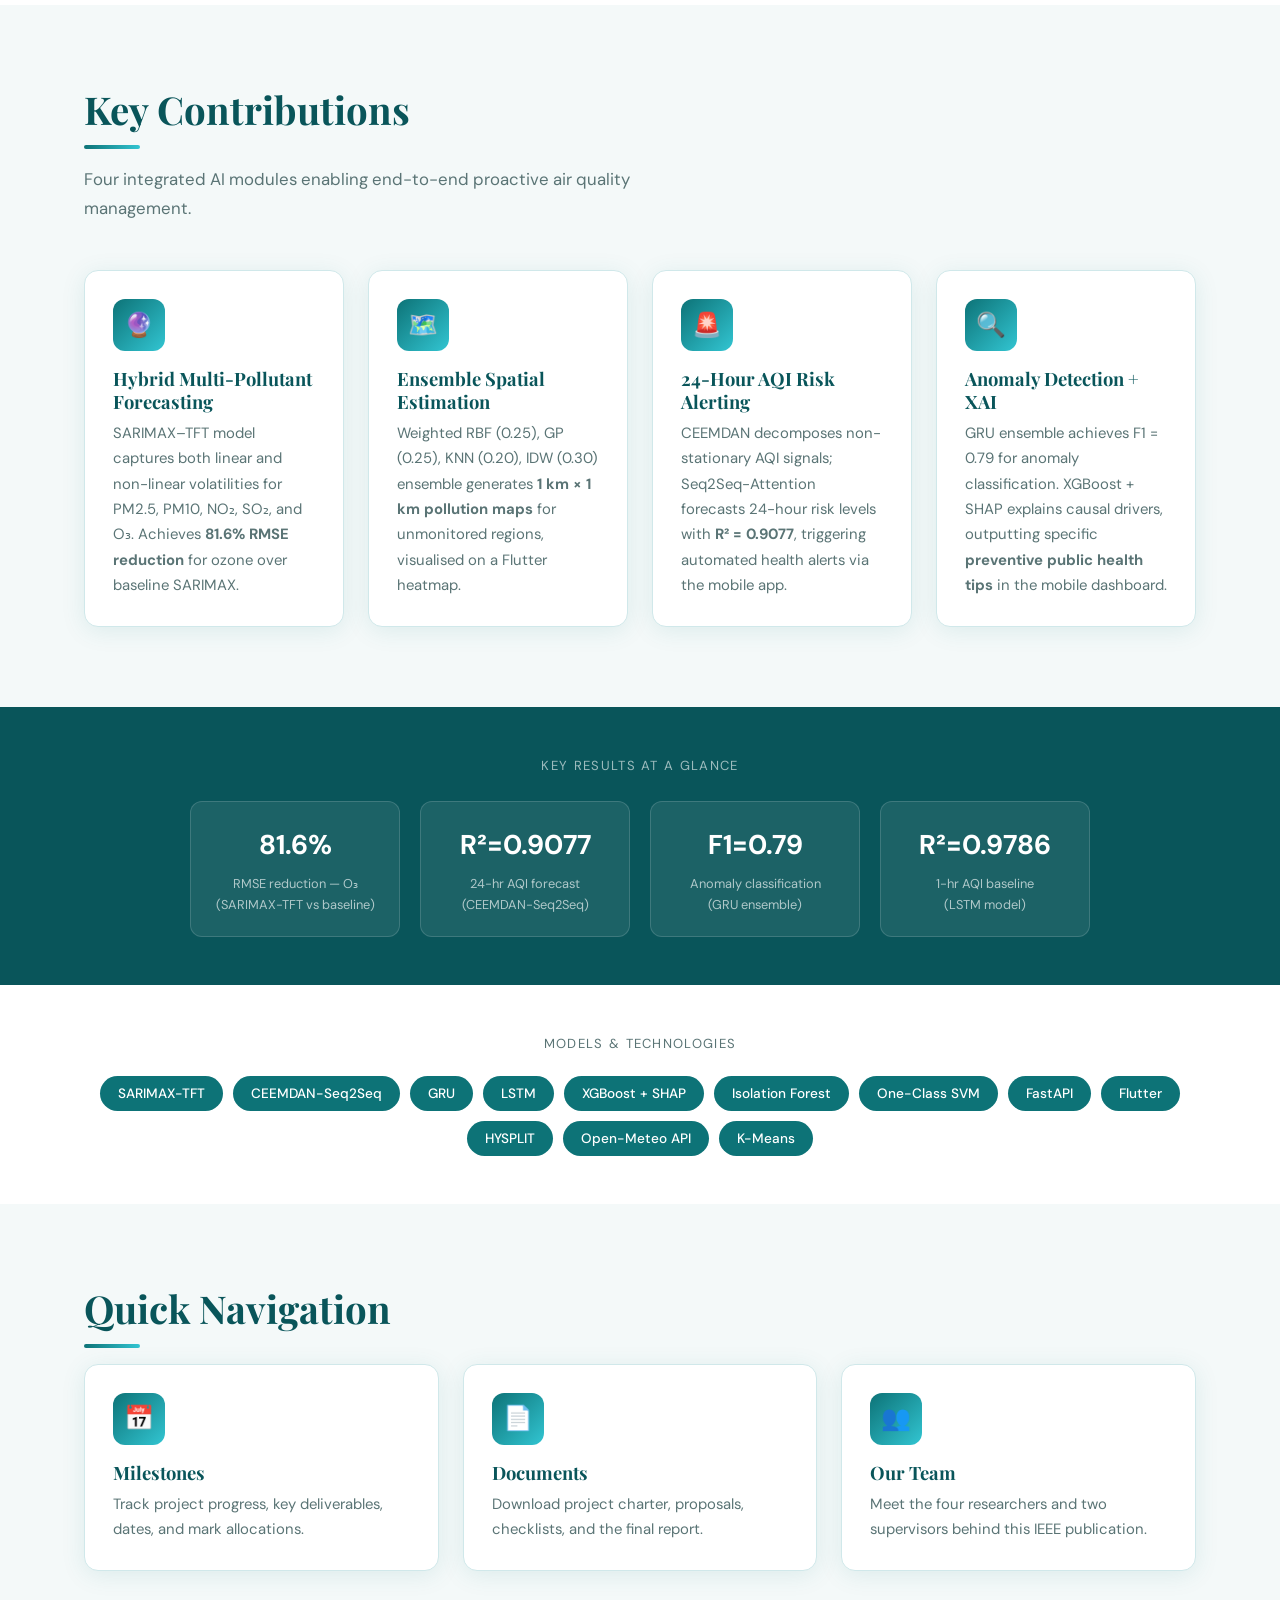
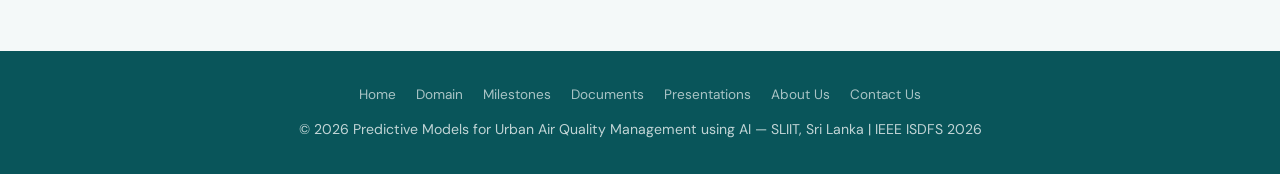
==== commit e2698812: "title change" ====
--- a/index.html
+++ b/index.html
@@ -6,7 +6,7 @@
   <meta name="description" content="Predictive Models for Urban Air Quality Management using AI — Research Project Website, SLIIT Sri Lanka, IEEE ISDFS 2026" />
   <meta name="keywords" content="air quality, AI, Sri Lanka, SARIMAX, TFT, GRU, LSTM, CEA, CEEMDAN, XAI, research" />
   <meta name="author" content="Dulara Liyanage, Nimasha Fernando, Nimasha Vithanage, Imasha Wijewardane — SLIIT" />
-  <title>AirQ AI | Home</title>
+  <title>AeroCast | Home</title>
   <link rel="stylesheet" href="styles.css" />
   <link rel="icon" href="data:image/svg+xml,<svg xmlns='http://www.w3.org/2000/svg' viewBox='0 0 32 32'><rect width='32' height='32' rx='8' fill='%230d7377'/><text y='22' x='6' font-size='18'>🌿</text></svg>" />
 </head>
@@ -16,7 +16,7 @@
     <div class="container nav-inner">
       <a href="index.html" class="nav-brand">
         <div class="brand-icon">🌿</div>
-        AirQ<span>AI</span>
+        AeroCast
       </a>
       <ul class="nav-links">
         <li><a href="index.html" class="active">Home</a></li>
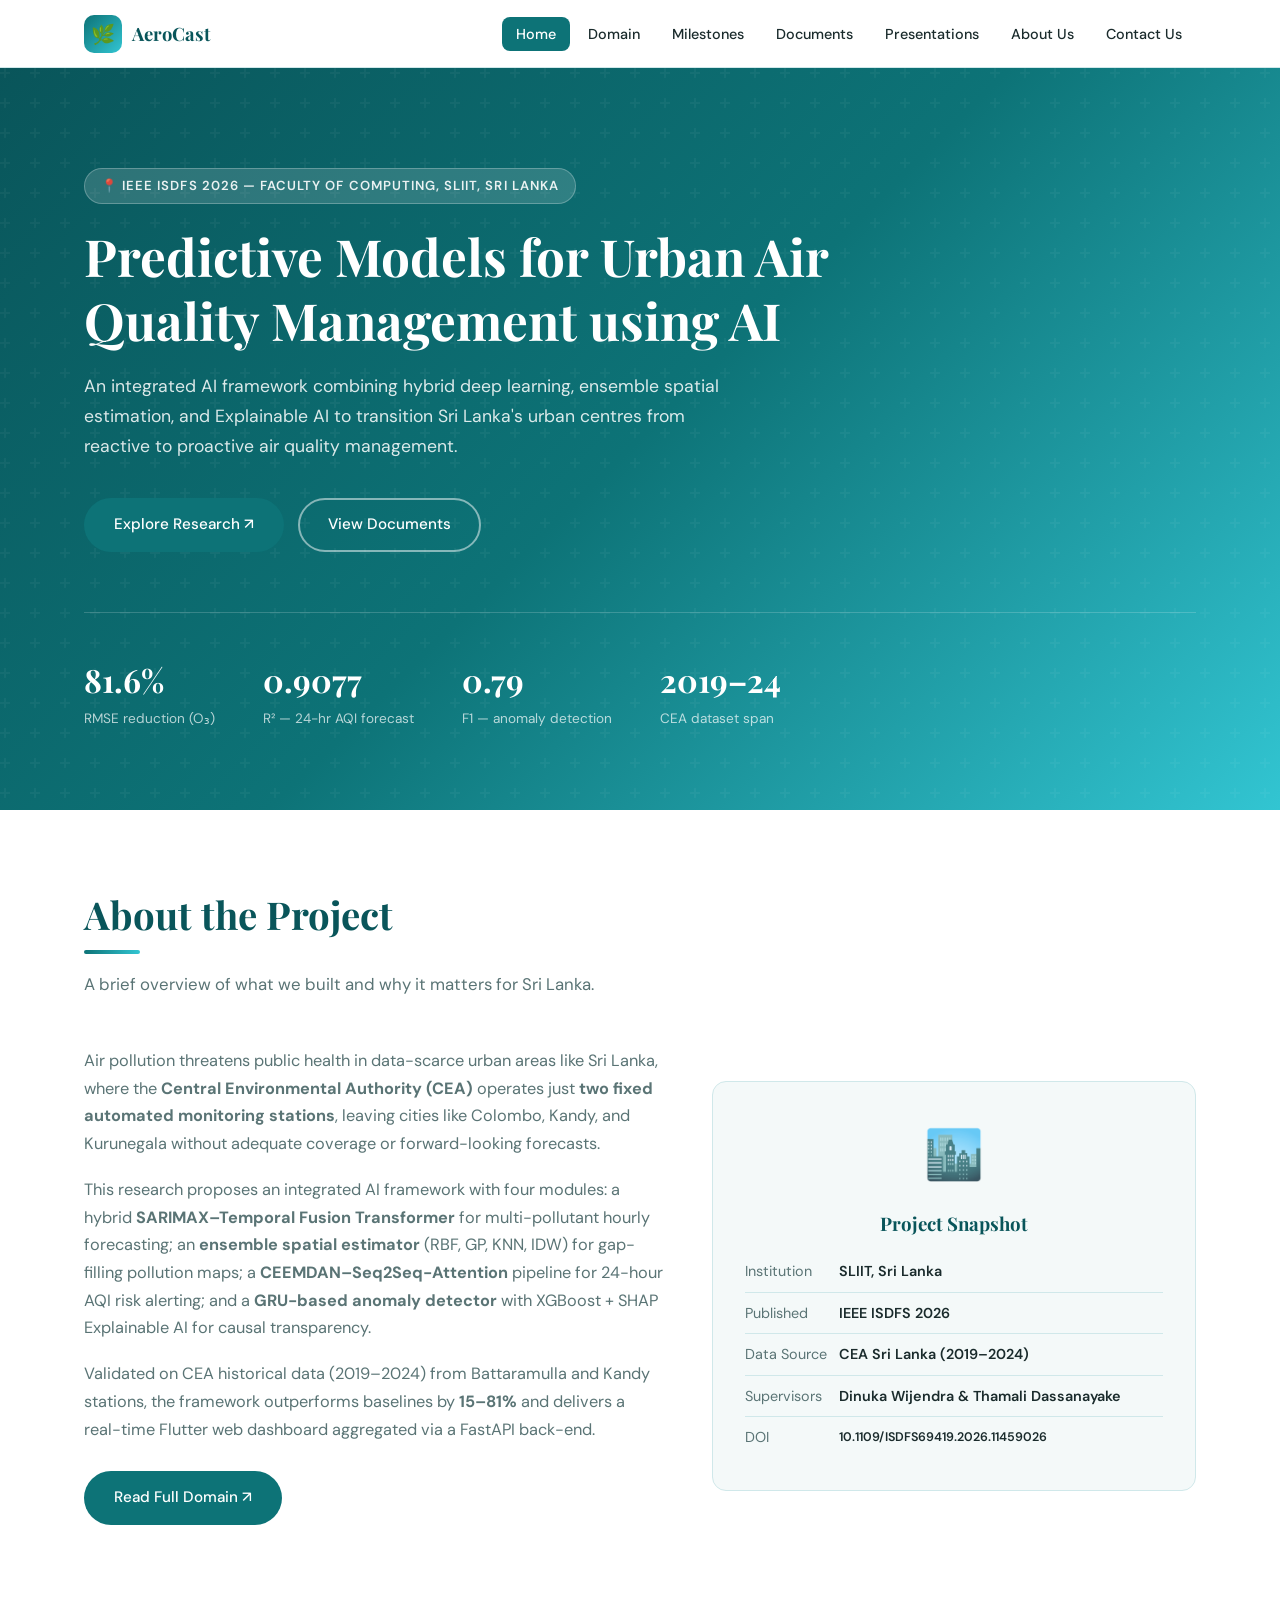
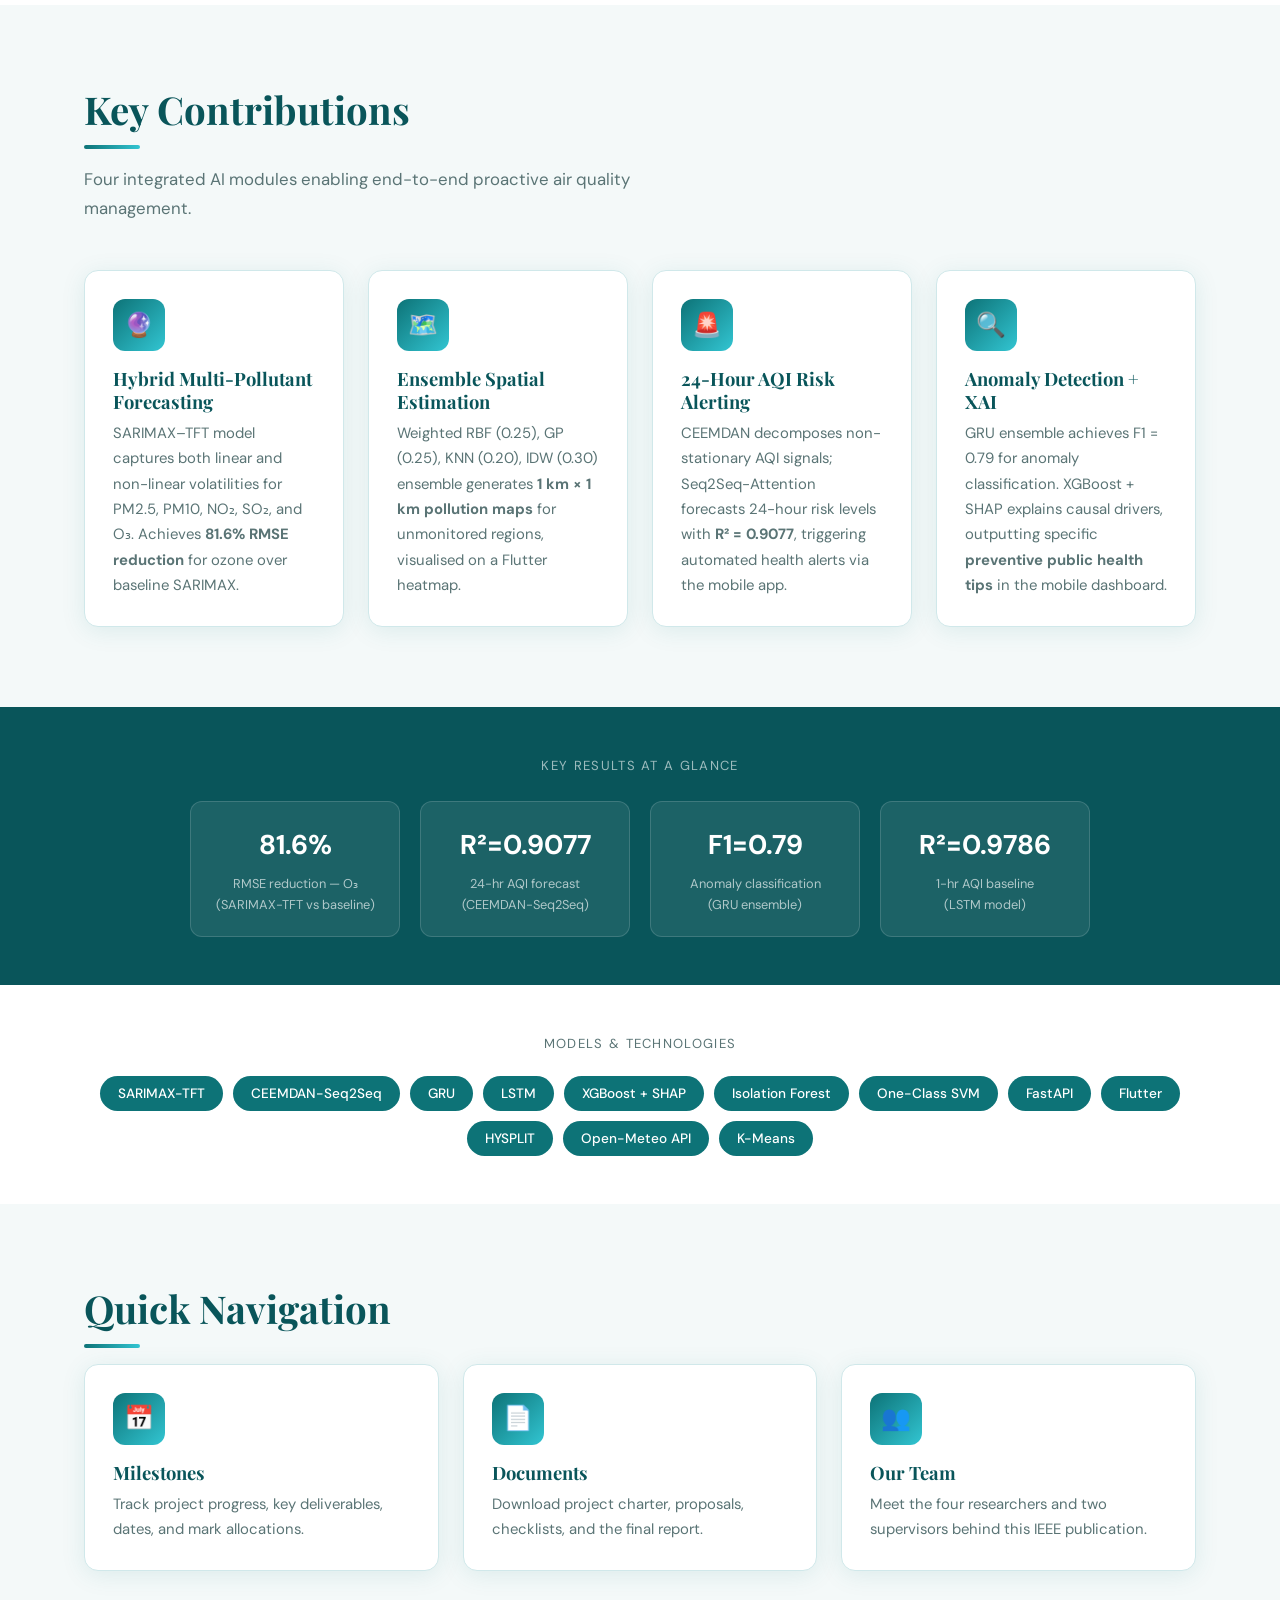
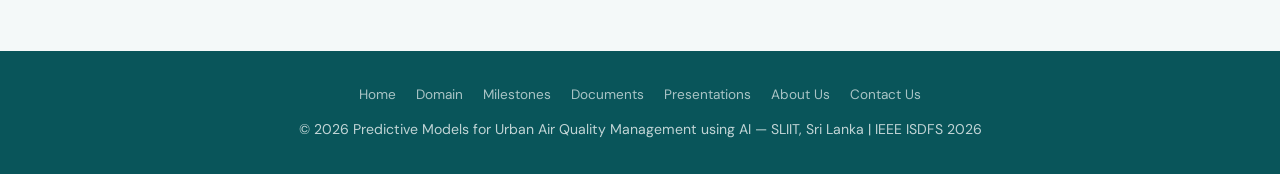
==== commit 9a1ddc6d: "Text changes and links added" ====
--- a/index.html
+++ b/index.html
@@ -112,10 +112,6 @@
               <td style="padding:8px 0;font-weight:600;">CEA Sri Lanka (2019–2024)</td>
             </tr>
             <tr style="border-bottom:1px solid var(--border);">
-              <td style="padding:8px 0;color:var(--text-muted);">Study Locations</td>
-              <td style="padding:8px 0;font-weight:600;">Battaramulla &amp; Kandy</td>
-            </tr>
-            <tr style="border-bottom:1px solid var(--border);">
               <td style="padding:8px 0;color:var(--text-muted);">Supervisors</td>
               <td style="padding:8px 0;font-weight:600;">Dinuka Wijendra &amp; Thamali Dassanayake</td>
             </tr>
